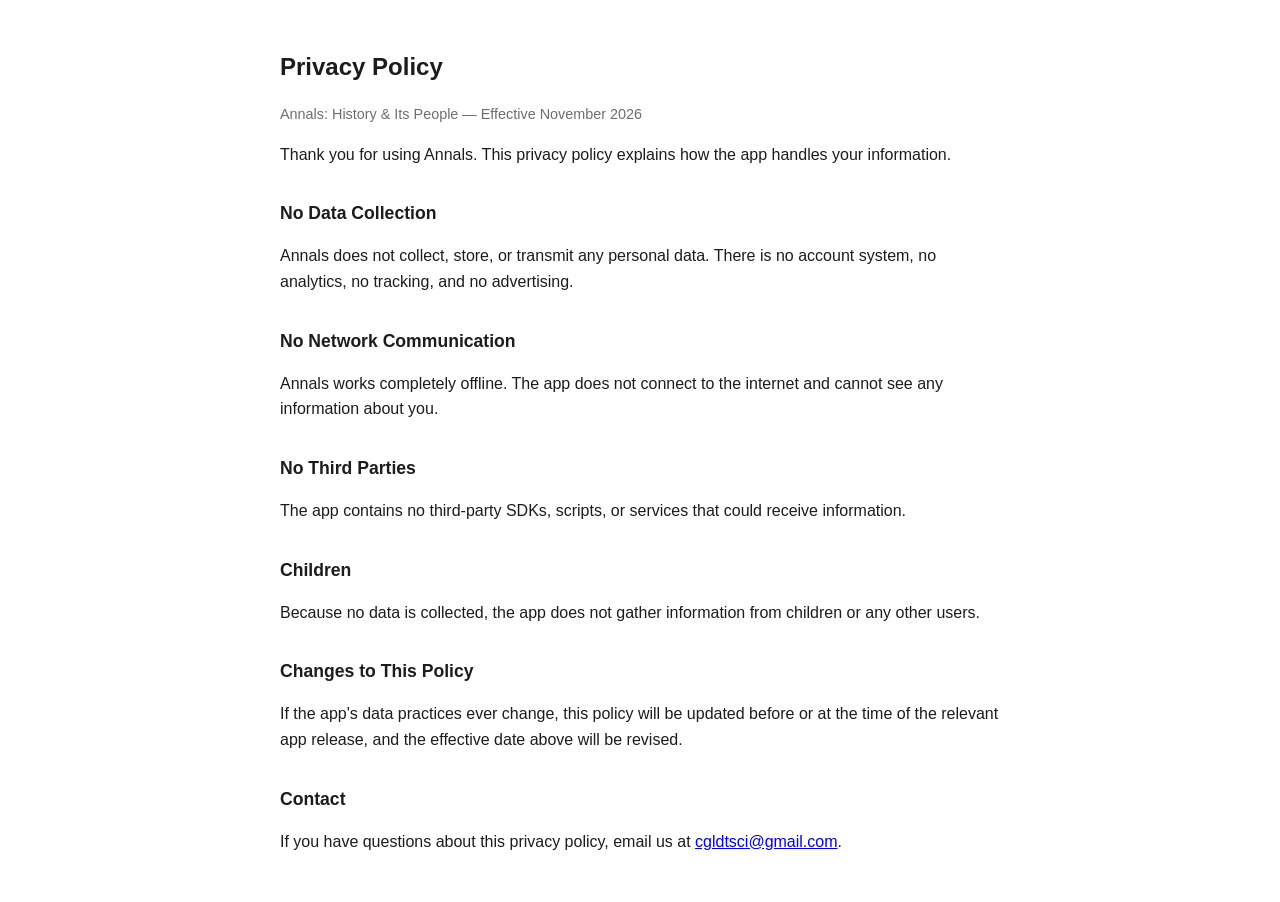
==== privacy.html @ e468fa33 "Initial pages: index, privacy policy, support for Annals App Store URLs" ====
<!DOCTYPE html>
<html lang="en">
<head>
<meta charset="UTF-8">
<meta name="viewport" content="width=device-width, initial-scale=1.0">
<title>Privacy Policy — Annals</title>
<style>
  body { font-family: -apple-system, BlinkMacSystemFont, "Segoe UI", Helvetica, Arial, sans-serif; max-width: 720px; margin: 0 auto; padding: 2rem 1.25rem; line-height: 1.6; color: #1c1c1e; }
  h1 { font-size: 1.5rem; }
  h2 { font-size: 1.1rem; margin-top: 2rem; }
  .meta { color: #6e6e73; font-size: 0.9rem; }
</style>
</head>
<body>
  <h1>Privacy Policy</h1>
  <p class="meta">Annals: History &amp; Its People — Effective November 2026</p>

  <p>Thank you for using Annals. This privacy policy explains how the app handles your information.</p>

  <h2>No Data Collection</h2>
  <p>Annals does not collect, store, or transmit any personal data. There is no account system, no analytics, no tracking, and no advertising.</p>

  <h2>No Network Communication</h2>
  <p>Annals works completely offline. The app does not connect to the internet and cannot see any information about you.</p>

  <h2>No Third Parties</h2>
  <p>The app contains no third-party SDKs, scripts, or services that could receive information.</p>

  <h2>Children</h2>
  <p>Because no data is collected, the app does not gather information from children or any other users.</p>

  <h2>Changes to This Policy</h2>
  <p>If the app's data practices ever change, this policy will be updated before or at the time of the relevant app release, and the effective date above will be revised.</p>

  <h2>Contact</h2>
  <p>If you have questions about this privacy policy, email us at <a href="mailto:cgldtsci@gmail.com">cgldtsci@gmail.com</a>.</p>
</body>
</html>
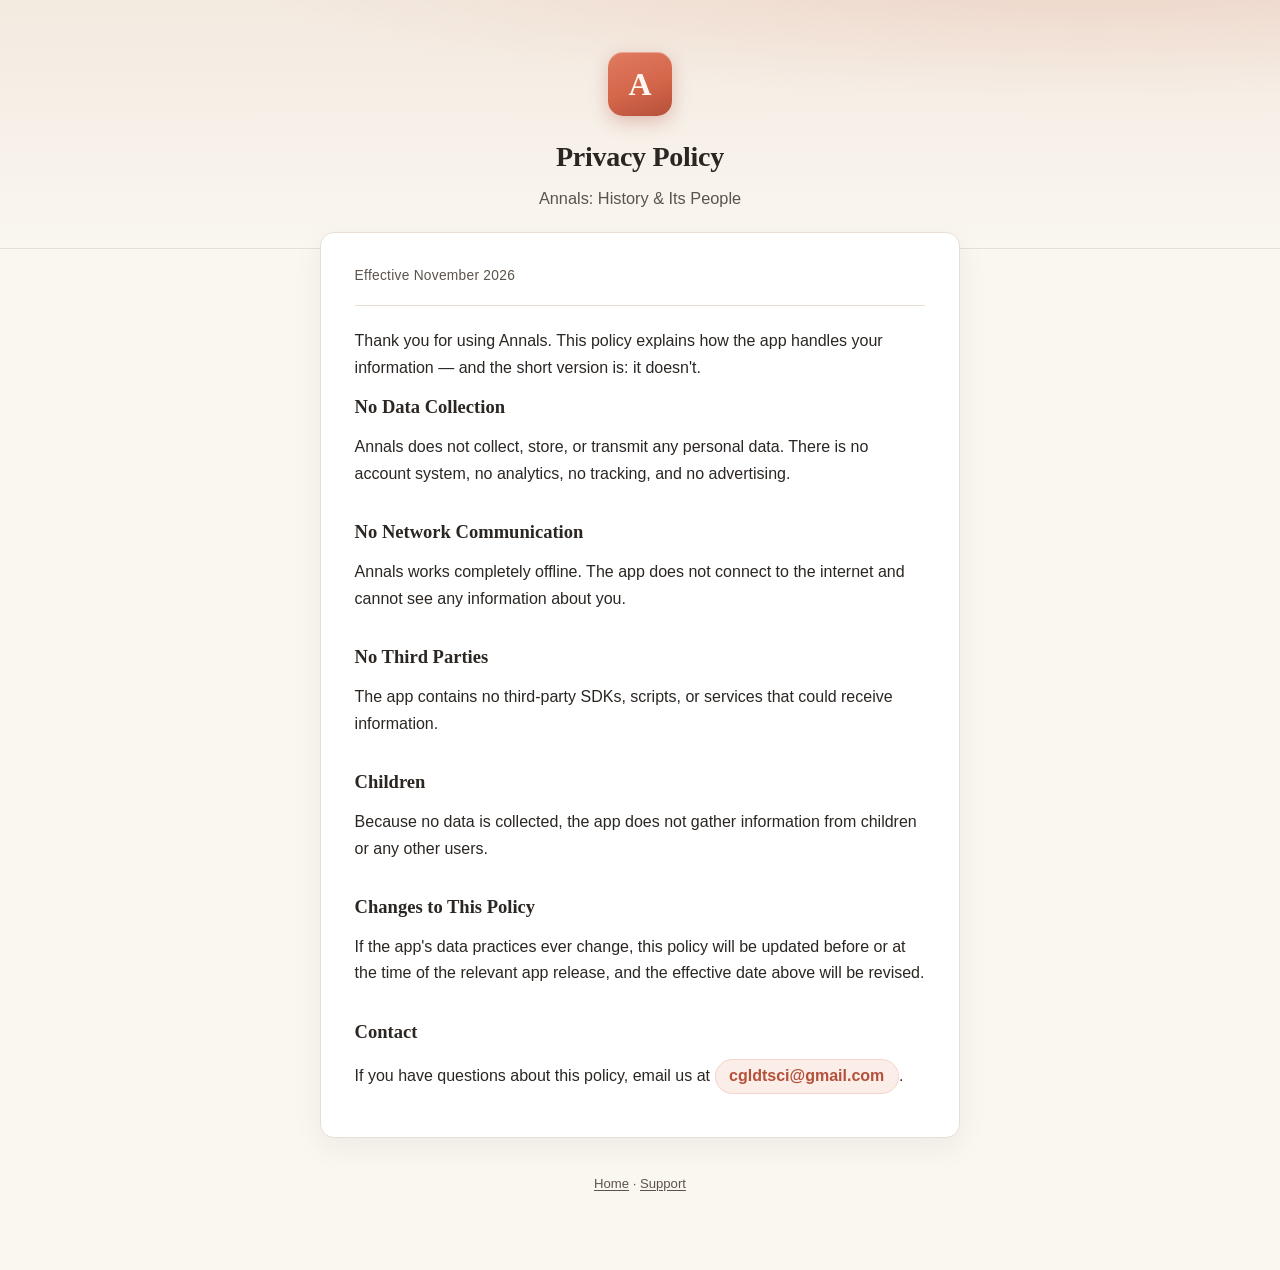
==== commit eaf2504e: "Redesign pages with clay & parchment theme matching the app brand" ====
--- a/privacy.html
+++ b/privacy.html
@@ -4,35 +4,41 @@
 <meta charset="UTF-8">
 <meta name="viewport" content="width=device-width, initial-scale=1.0">
 <title>Privacy Policy — Annals</title>
-<style>
-  body { font-family: -apple-system, BlinkMacSystemFont, "Segoe UI", Helvetica, Arial, sans-serif; max-width: 720px; margin: 0 auto; padding: 2rem 1.25rem; line-height: 1.6; color: #1c1c1e; }
-  h1 { font-size: 1.5rem; }
-  h2 { font-size: 1.1rem; margin-top: 2rem; }
-  .meta { color: #6e6e73; font-size: 0.9rem; }
-</style>
+<link rel="stylesheet" href="style.css">
 </head>
 <body>
-  <h1>Privacy Policy</h1>
-  <p class="meta">Annals: History &amp; Its People — Effective November 2026</p>
+  <header class="hero">
+    <div class="mark">A</div>
+    <h1>Privacy Policy</h1>
+    <p class="tagline">Annals: History &amp; Its People</p>
+  </header>
 
-  <p>Thank you for using Annals. This privacy policy explains how the app handles your information.</p>
+  <main class="wrap">
+    <article class="card">
+      <p class="meta">Effective November 2026</p>
 
-  <h2>No Data Collection</h2>
-  <p>Annals does not collect, store, or transmit any personal data. There is no account system, no analytics, no tracking, and no advertising.</p>
+      <p>Thank you for using Annals. This policy explains how the app handles your information — and the short version is: it doesn't.</p>
 
-  <h2>No Network Communication</h2>
-  <p>Annals works completely offline. The app does not connect to the internet and cannot see any information about you.</p>
+      <h2>No Data Collection</h2>
+      <p>Annals does not collect, store, or transmit any personal data. There is no account system, no analytics, no tracking, and no advertising.</p>
 
-  <h2>No Third Parties</h2>
-  <p>The app contains no third-party SDKs, scripts, or services that could receive information.</p>
+      <h2>No Network Communication</h2>
+      <p>Annals works completely offline. The app does not connect to the internet and cannot see any information about you.</p>
 
-  <h2>Children</h2>
-  <p>Because no data is collected, the app does not gather information from children or any other users.</p>
+      <h2>No Third Parties</h2>
+      <p>The app contains no third-party SDKs, scripts, or services that could receive information.</p>
 
-  <h2>Changes to This Policy</h2>
-  <p>If the app's data practices ever change, this policy will be updated before or at the time of the relevant app release, and the effective date above will be revised.</p>
+      <h2>Children</h2>
+      <p>Because no data is collected, the app does not gather information from children or any other users.</p>
 
-  <h2>Contact</h2>
-  <p>If you have questions about this privacy policy, email us at <a href="mailto:cgldtsci@gmail.com">cgldtsci@gmail.com</a>.</p>
+      <h2>Changes to This Policy</h2>
+      <p>If the app's data practices ever change, this policy will be updated before or at the time of the relevant app release, and the effective date above will be revised.</p>
+
+      <h2>Contact</h2>
+      <p>If you have questions about this policy, email us at <a class="email-pill" href="mailto:cgldtsci@gmail.com">cgldtsci@gmail.com</a>.</p>
+    </article>
+
+    <p class="footer"><a href="index.html">Home</a> · <a href="support.html">Support</a></p>
+  </main>
 </body>
 </html>
--- a/style.css
+++ b/style.css
@@ -0,0 +1,165 @@
+:root {
+  --clay: #D4664A;
+  --clay-dark: #B5503A;
+  --ink: #2B2622;
+  --ink-soft: #5C534B;
+  --parchment: #FAF6F0;
+  --card: #FFFFFF;
+  --hairline: #E8DFD4;
+}
+
+* { box-sizing: border-box; }
+
+body {
+  margin: 0;
+  font-family: -apple-system, BlinkMacSystemFont, "Segoe UI", "Helvetica Neue", Helvetica, Arial, sans-serif;
+  background: var(--parchment);
+  color: var(--ink);
+  line-height: 1.65;
+  -webkit-font-smoothing: antialiased;
+}
+
+.wrap {
+  max-width: 680px;
+  margin: 0 auto;
+  padding: 0 1.25rem 4rem;
+}
+
+/* --- hero --- */
+.hero {
+  background:
+    radial-gradient(ellipse 120% 90% at 85% -10%, rgba(212, 102, 74, 0.16), transparent 55%),
+    linear-gradient(180deg, #F3EAE0 0%, var(--parchment) 100%);
+  border-bottom: 1px solid var(--hairline);
+  padding: 3.25rem 1.25rem 2.25rem;
+  text-align: center;
+}
+
+.hero .mark {
+  display: inline-flex;
+  align-items: center;
+  justify-content: center;
+  width: 64px;
+  height: 64px;
+  border-radius: 15px;
+  background: linear-gradient(160deg, #E07B5F 0%, var(--clay) 55%, var(--clay-dark) 100%);
+  color: #FFF7F2;
+  font-family: Georgia, "Times New Roman", serif;
+  font-size: 2rem;
+  font-weight: 700;
+  box-shadow: 0 6px 18px rgba(181, 80, 58, 0.32), inset 0 1px 0 rgba(255, 255, 255, 0.35);
+  margin-bottom: 1.1rem;
+}
+
+.hero h1 {
+  margin: 0 0 0.35rem;
+  font-family: Georgia, "Times New Roman", serif;
+  font-size: 1.75rem;
+  font-weight: 700;
+  letter-spacing: -0.01em;
+}
+
+.hero .tagline {
+  margin: 0;
+  color: var(--ink-soft);
+  font-size: 1.02rem;
+}
+
+/* --- content card --- */
+.card {
+  background: var(--card);
+  border: 1px solid var(--hairline);
+  border-radius: 14px;
+  padding: 2rem 2.1rem;
+  margin-top: -1.1rem;
+  box-shadow: 0 10px 30px rgba(43, 38, 34, 0.06);
+}
+
+.meta {
+  color: var(--ink-soft);
+  font-size: 0.86rem;
+  letter-spacing: 0.02em;
+  margin: 0 0 1.4rem;
+  padding-bottom: 1.1rem;
+  border-bottom: 1px solid var(--hairline);
+}
+
+h2 {
+  font-family: Georgia, "Times New Roman", serif;
+  font-size: 1.16rem;
+  margin: 1.9rem 0 0.6rem;
+  color: var(--ink);
+}
+
+h2:first-of-type { margin-top: 0; }
+
+p { margin: 0.7rem 0; color: var(--ink); }
+
+a { color: var(--clay-dark); text-decoration: underline; text-underline-offset: 2px; }
+a:hover { color: var(--clay); }
+
+/* --- link cards (index) --- */
+.links { display: grid; gap: 0.9rem; margin-top: 1.6rem; }
+
+.links a {
+  display: block;
+  background: var(--card);
+  border: 1px solid var(--hairline);
+  border-radius: 12px;
+  padding: 1.1rem 1.3rem;
+  text-decoration: none;
+  color: var(--ink);
+  transition: border-color 0.15s, box-shadow 0.15s, transform 0.15s;
+}
+
+.links a:hover {
+  border-color: var(--clay);
+  box-shadow: 0 8px 22px rgba(181, 80, 58, 0.12);
+  transform: translateY(-1px);
+}
+
+.links .title { font-weight: 600; color: var(--clay-dark); font-size: 1.02rem; }
+.links .desc { color: var(--ink-soft); font-size: 0.9rem; margin-top: 0.15rem; }
+
+/* --- FAQ --- */
+.faq { margin: 1rem 0 0; }
+
+.faq dt {
+  font-weight: 650;
+  font-size: 0.97rem;
+  margin-top: 1.15rem;
+}
+
+.faq dd {
+  margin: 0.3rem 0 0;
+  color: var(--ink-soft);
+  font-size: 0.95rem;
+}
+
+.email-pill {
+  display: inline-block;
+  background: #FBEDE8;
+  border: 1px solid #F2D5CB;
+  color: var(--clay-dark);
+  border-radius: 999px;
+  padding: 0.2rem 0.85rem;
+  font-weight: 600;
+  text-decoration: none;
+}
+
+.email-pill:hover { background: #F8E2DA; color: var(--clay-dark); }
+
+.footer {
+  text-align: center;
+  color: var(--ink-soft);
+  font-size: 0.82rem;
+  margin-top: 2.2rem;
+}
+
+.footer a { color: var(--ink-soft); }
+
+@media (max-width: 540px) {
+  .hero { padding-top: 2.5rem; }
+  .hero h1 { font-size: 1.45rem; }
+  .card { padding: 1.5rem 1.3rem; border-radius: 12px; }
+}
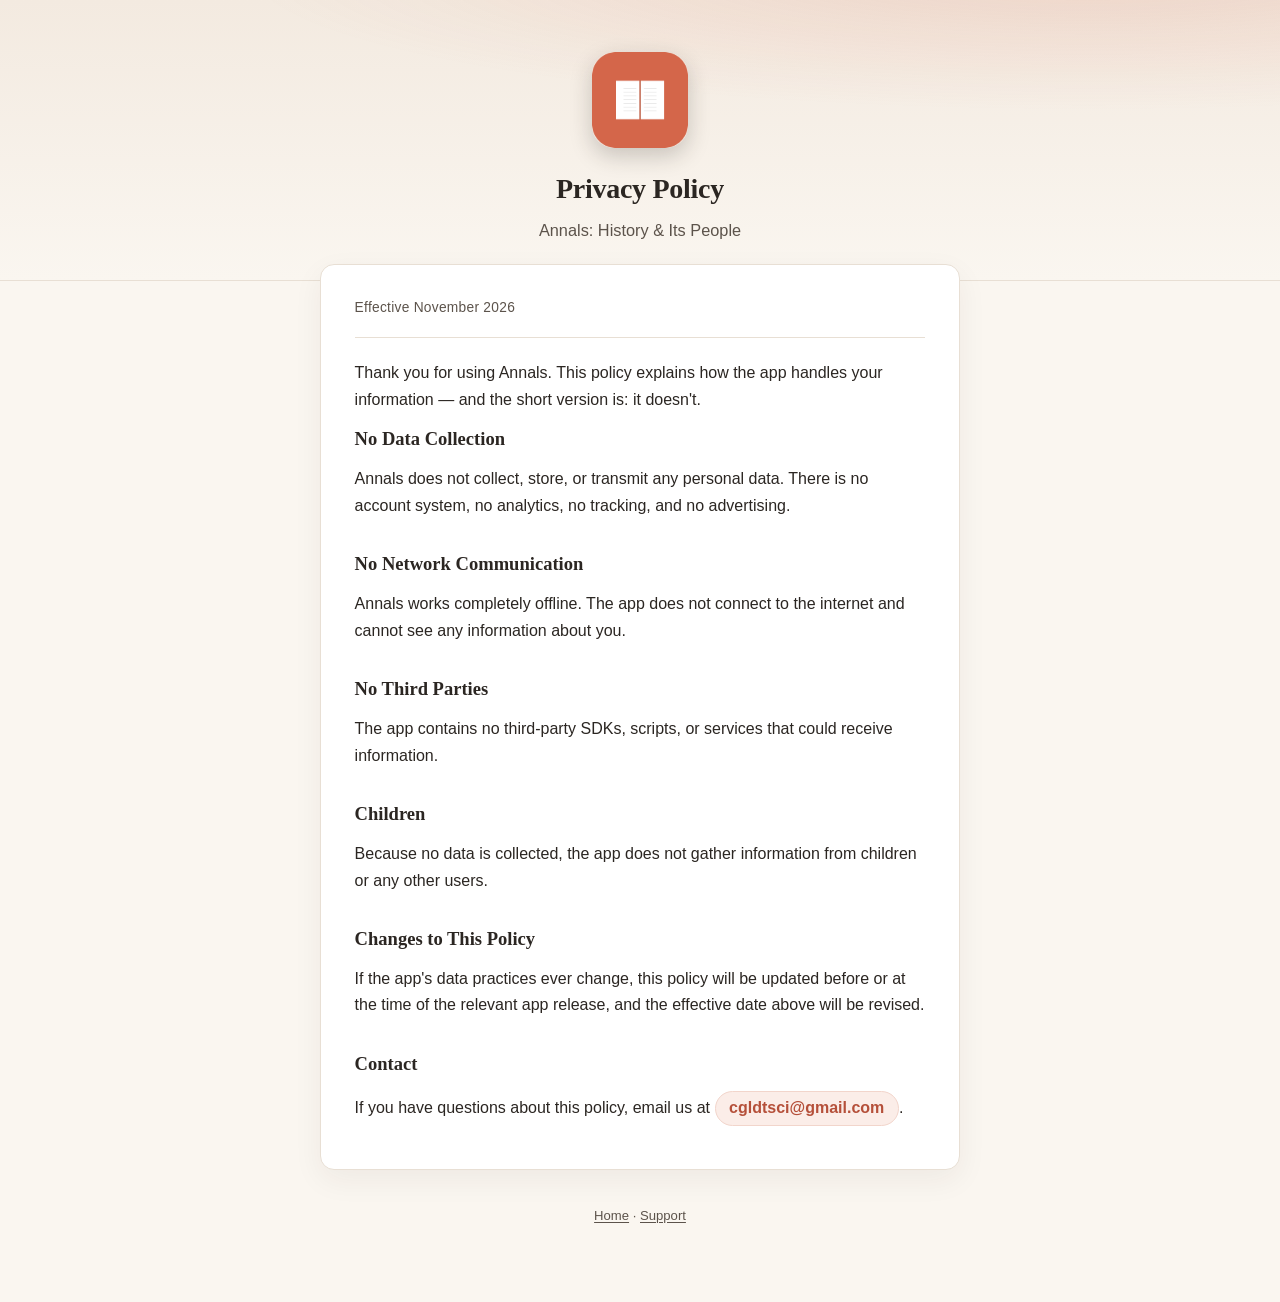
==== commit 64ebb0f9: "Use real app icon as hero mark and favicon" ====
--- a/privacy.html
+++ b/privacy.html
@@ -4,11 +4,12 @@
 <meta charset="UTF-8">
 <meta name="viewport" content="width=device-width, initial-scale=1.0">
 <title>Privacy Policy — Annals</title>
+<link rel="icon" type="image/png" href="icon.png">
 <link rel="stylesheet" href="style.css">
 </head>
 <body>
   <header class="hero">
-    <div class="mark">A</div>
+    <img class="mark" src="icon.png" alt="Annals app icon" width="96" height="96">
     <h1>Privacy Policy</h1>
     <p class="tagline">Annals: History &amp; Its People</p>
   </header>
--- a/style.css
+++ b/style.css
@@ -36,19 +36,12 @@
 }
 
 .hero .mark {
-  display: inline-flex;
-  align-items: center;
-  justify-content: center;
-  width: 64px;
-  height: 64px;
-  border-radius: 15px;
-  background: linear-gradient(160deg, #E07B5F 0%, var(--clay) 55%, var(--clay-dark) 100%);
-  color: #FFF7F2;
-  font-family: Georgia, "Times New Roman", serif;
-  font-size: 2rem;
-  font-weight: 700;
-  box-shadow: 0 6px 18px rgba(181, 80, 58, 0.32), inset 0 1px 0 rgba(255, 255, 255, 0.35);
-  margin-bottom: 1.1rem;
+  display: block;
+  width: 96px;
+  height: 96px;
+  border-radius: 22px;
+  box-shadow: 0 8px 22px rgba(43, 38, 34, 0.22);
+  margin: 0 auto 1.1rem;
 }
 
 .hero h1 {
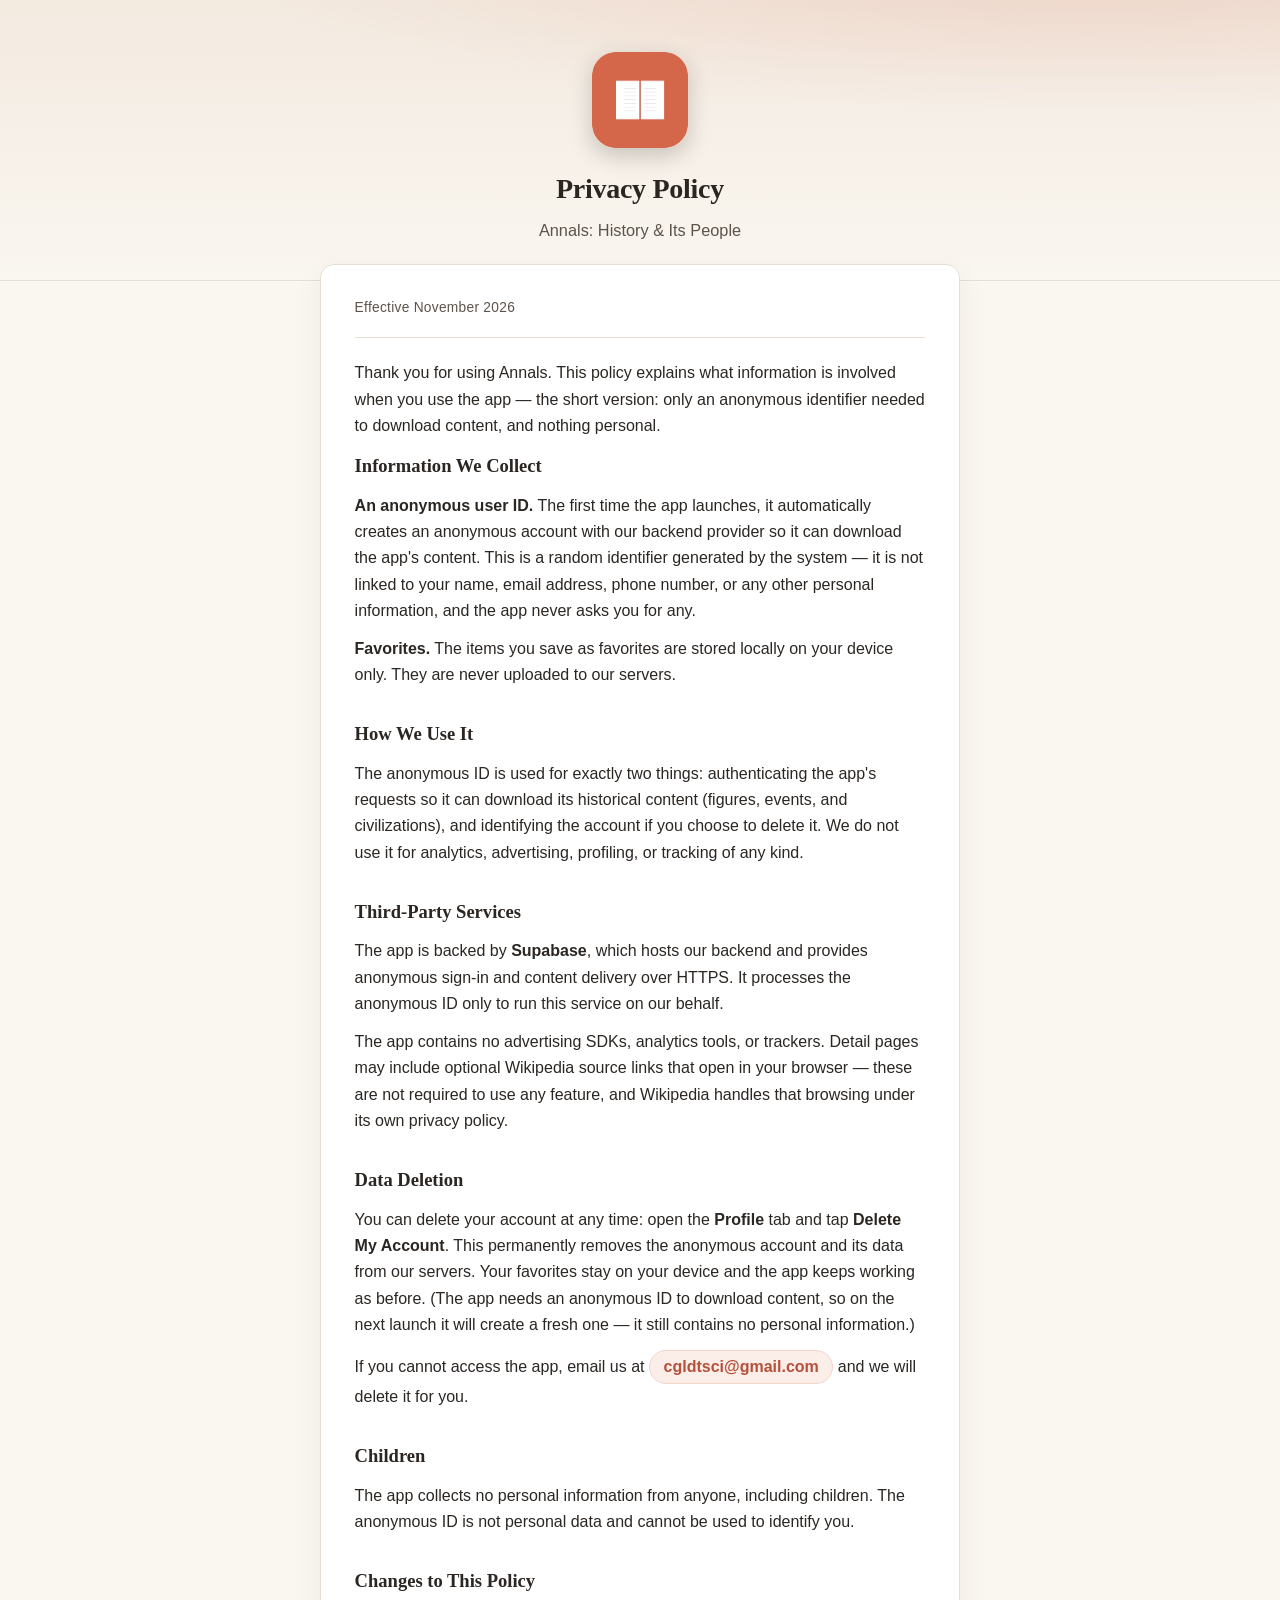
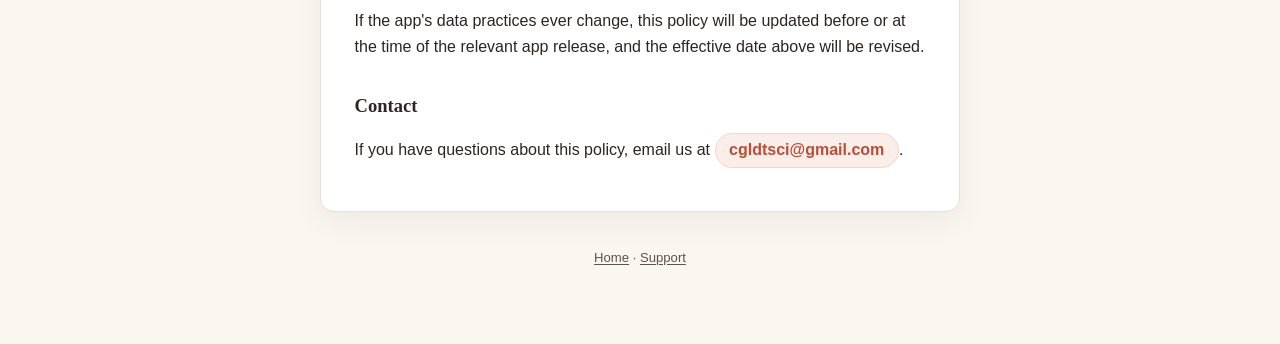
==== commit 9bbd1f8f: "Update privacy policy for 1.1.0: anonymous Supabase account and in-app deletion" ====
--- a/privacy.html
+++ b/privacy.html
@@ -18,19 +18,25 @@
     <article class="card">
       <p class="meta">Effective November 2026</p>
 
-      <p>Thank you for using Annals. This policy explains how the app handles your information — and the short version is: it doesn't.</p>
+      <p>Thank you for using Annals. This policy explains what information is involved when you use the app — the short version: only an anonymous identifier needed to download content, and nothing personal.</p>
 
-      <h2>No Data Collection</h2>
-      <p>Annals does not collect, store, or transmit any personal data. There is no account system, no analytics, no tracking, and no advertising.</p>
+      <h2>Information We Collect</h2>
+      <p><strong>An anonymous user ID.</strong> The first time the app launches, it automatically creates an anonymous account with our backend provider so it can download the app's content. This is a random identifier generated by the system — it is not linked to your name, email address, phone number, or any other personal information, and the app never asks you for any.</p>
+      <p><strong>Favorites.</strong> The items you save as favorites are stored locally on your device only. They are never uploaded to our servers.</p>
 
-      <h2>No Network Communication</h2>
-      <p>Annals works completely offline. The app does not connect to the internet and cannot see any information about you.</p>
+      <h2>How We Use It</h2>
+      <p>The anonymous ID is used for exactly two things: authenticating the app's requests so it can download its historical content (figures, events, and civilizations), and identifying the account if you choose to delete it. We do not use it for analytics, advertising, profiling, or tracking of any kind.</p>
 
-      <h2>No Third Parties</h2>
-      <p>The app contains no third-party SDKs, scripts, or services that could receive information.</p>
+      <h2>Third-Party Services</h2>
+      <p>The app is backed by <strong>Supabase</strong>, which hosts our backend and provides anonymous sign-in and content delivery over HTTPS. It processes the anonymous ID only to run this service on our behalf.</p>
+      <p>The app contains no advertising SDKs, analytics tools, or trackers. Detail pages may include optional Wikipedia source links that open in your browser — these are not required to use any feature, and Wikipedia handles that browsing under its own privacy policy.</p>
+
+      <h2>Data Deletion</h2>
+      <p>You can delete your account at any time: open the <strong>Profile</strong> tab and tap <strong>Delete My Account</strong>. This permanently removes the anonymous account and its data from our servers. Your favorites stay on your device and the app keeps working as before. (The app needs an anonymous ID to download content, so on the next launch it will create a fresh one — it still contains no personal information.)</p>
+      <p>If you cannot access the app, email us at <a class="email-pill" href="mailto:cgldtsci@gmail.com">cgldtsci@gmail.com</a> and we will delete it for you.</p>
 
       <h2>Children</h2>
-      <p>Because no data is collected, the app does not gather information from children or any other users.</p>
+      <p>The app collects no personal information from anyone, including children. The anonymous ID is not personal data and cannot be used to identify you.</p>
 
       <h2>Changes to This Policy</h2>
       <p>If the app's data practices ever change, this policy will be updated before or at the time of the relevant app release, and the effective date above will be revised.</p>
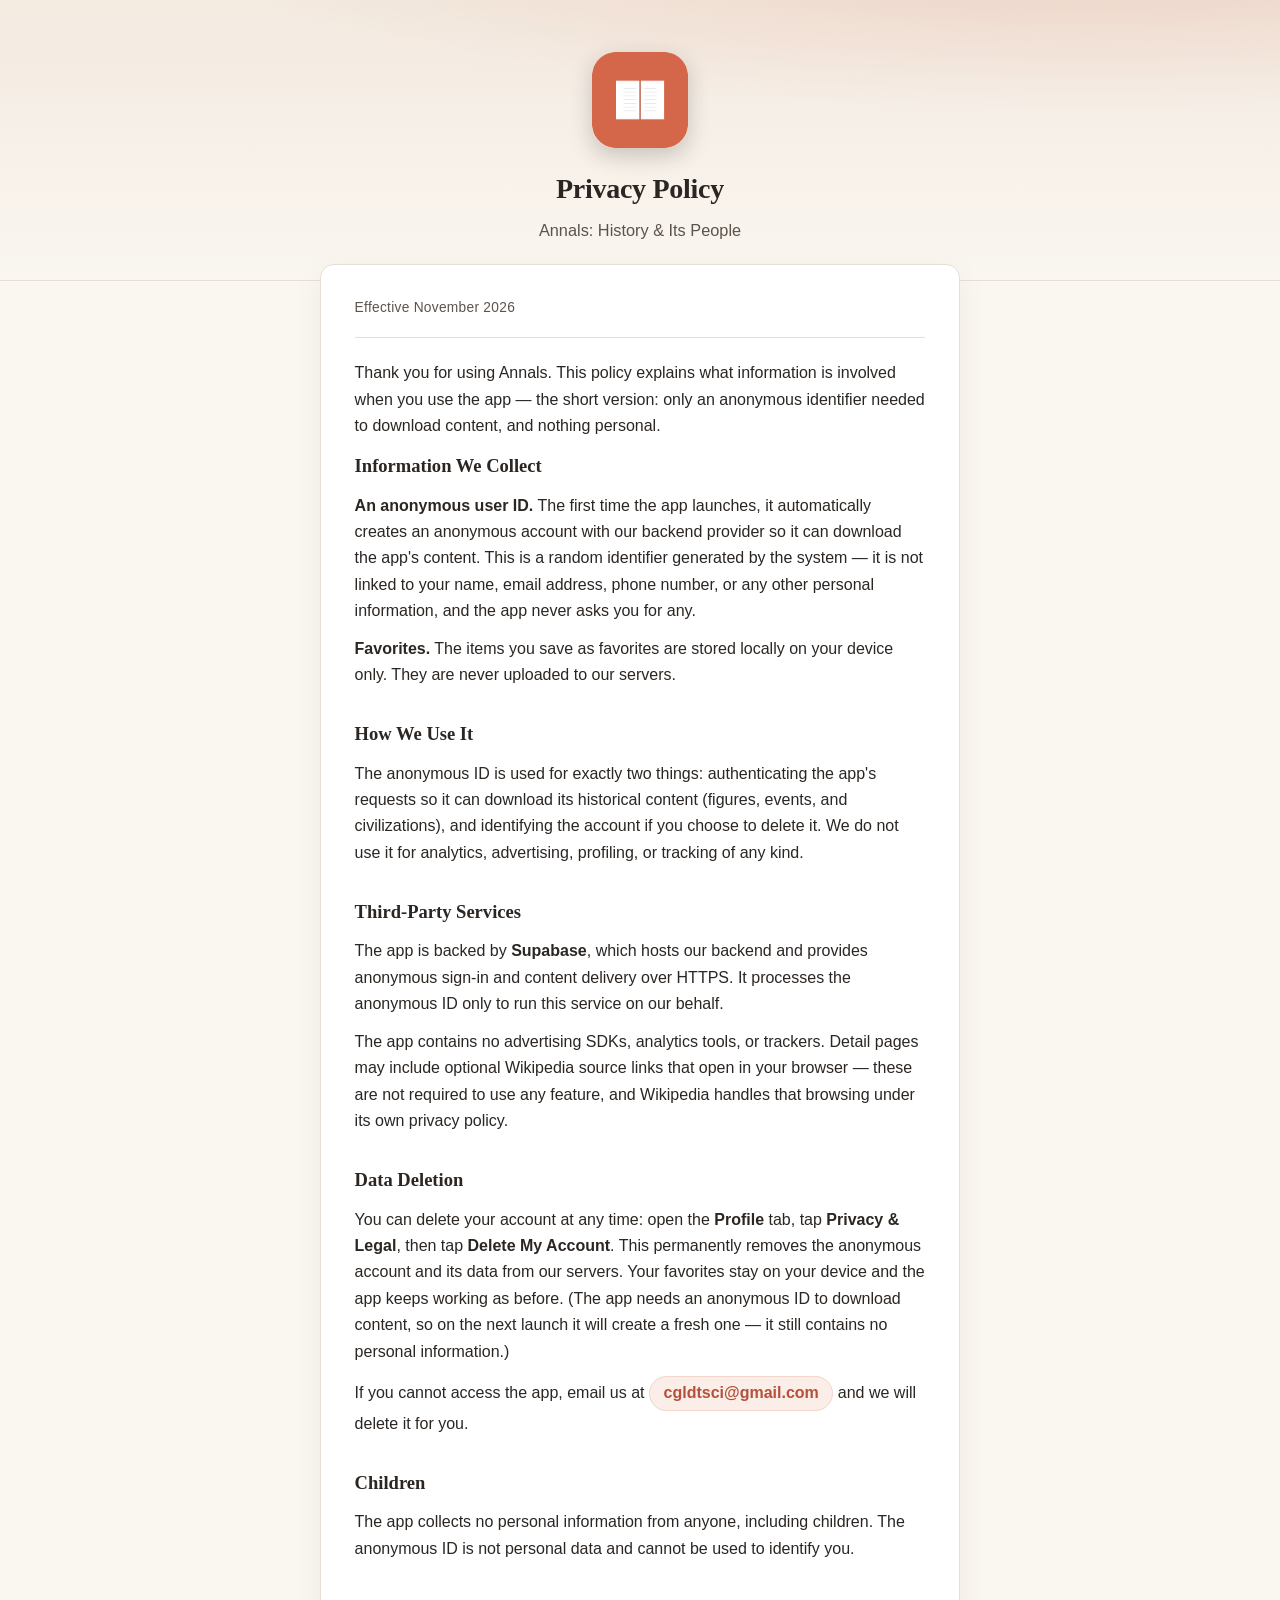
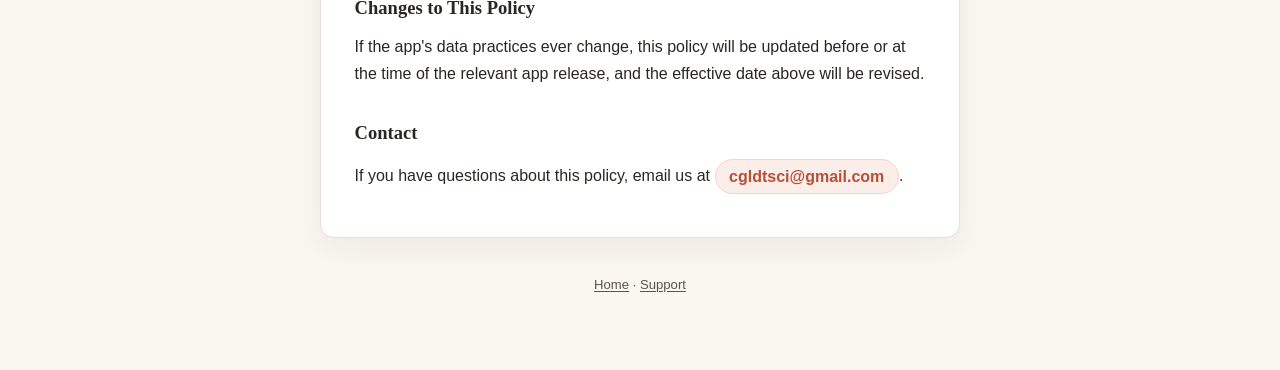
==== commit de99e5de: "Update account deletion path for Privacy & Legal subpage (option-f)" ====
--- a/privacy.html
+++ b/privacy.html
@@ -32,7 +32,7 @@
       <p>The app contains no advertising SDKs, analytics tools, or trackers. Detail pages may include optional Wikipedia source links that open in your browser — these are not required to use any feature, and Wikipedia handles that browsing under its own privacy policy.</p>
 
       <h2>Data Deletion</h2>
-      <p>You can delete your account at any time: open the <strong>Profile</strong> tab and tap <strong>Delete My Account</strong>. This permanently removes the anonymous account and its data from our servers. Your favorites stay on your device and the app keeps working as before. (The app needs an anonymous ID to download content, so on the next launch it will create a fresh one — it still contains no personal information.)</p>
+      <p>You can delete your account at any time: open the <strong>Profile</strong> tab, tap <strong>Privacy &amp; Legal</strong>, then tap <strong>Delete My Account</strong>. This permanently removes the anonymous account and its data from our servers. Your favorites stay on your device and the app keeps working as before. (The app needs an anonymous ID to download content, so on the next launch it will create a fresh one — it still contains no personal information.)</p>
       <p>If you cannot access the app, email us at <a class="email-pill" href="mailto:cgldtsci@gmail.com">cgldtsci@gmail.com</a> and we will delete it for you.</p>
 
       <h2>Children</h2>
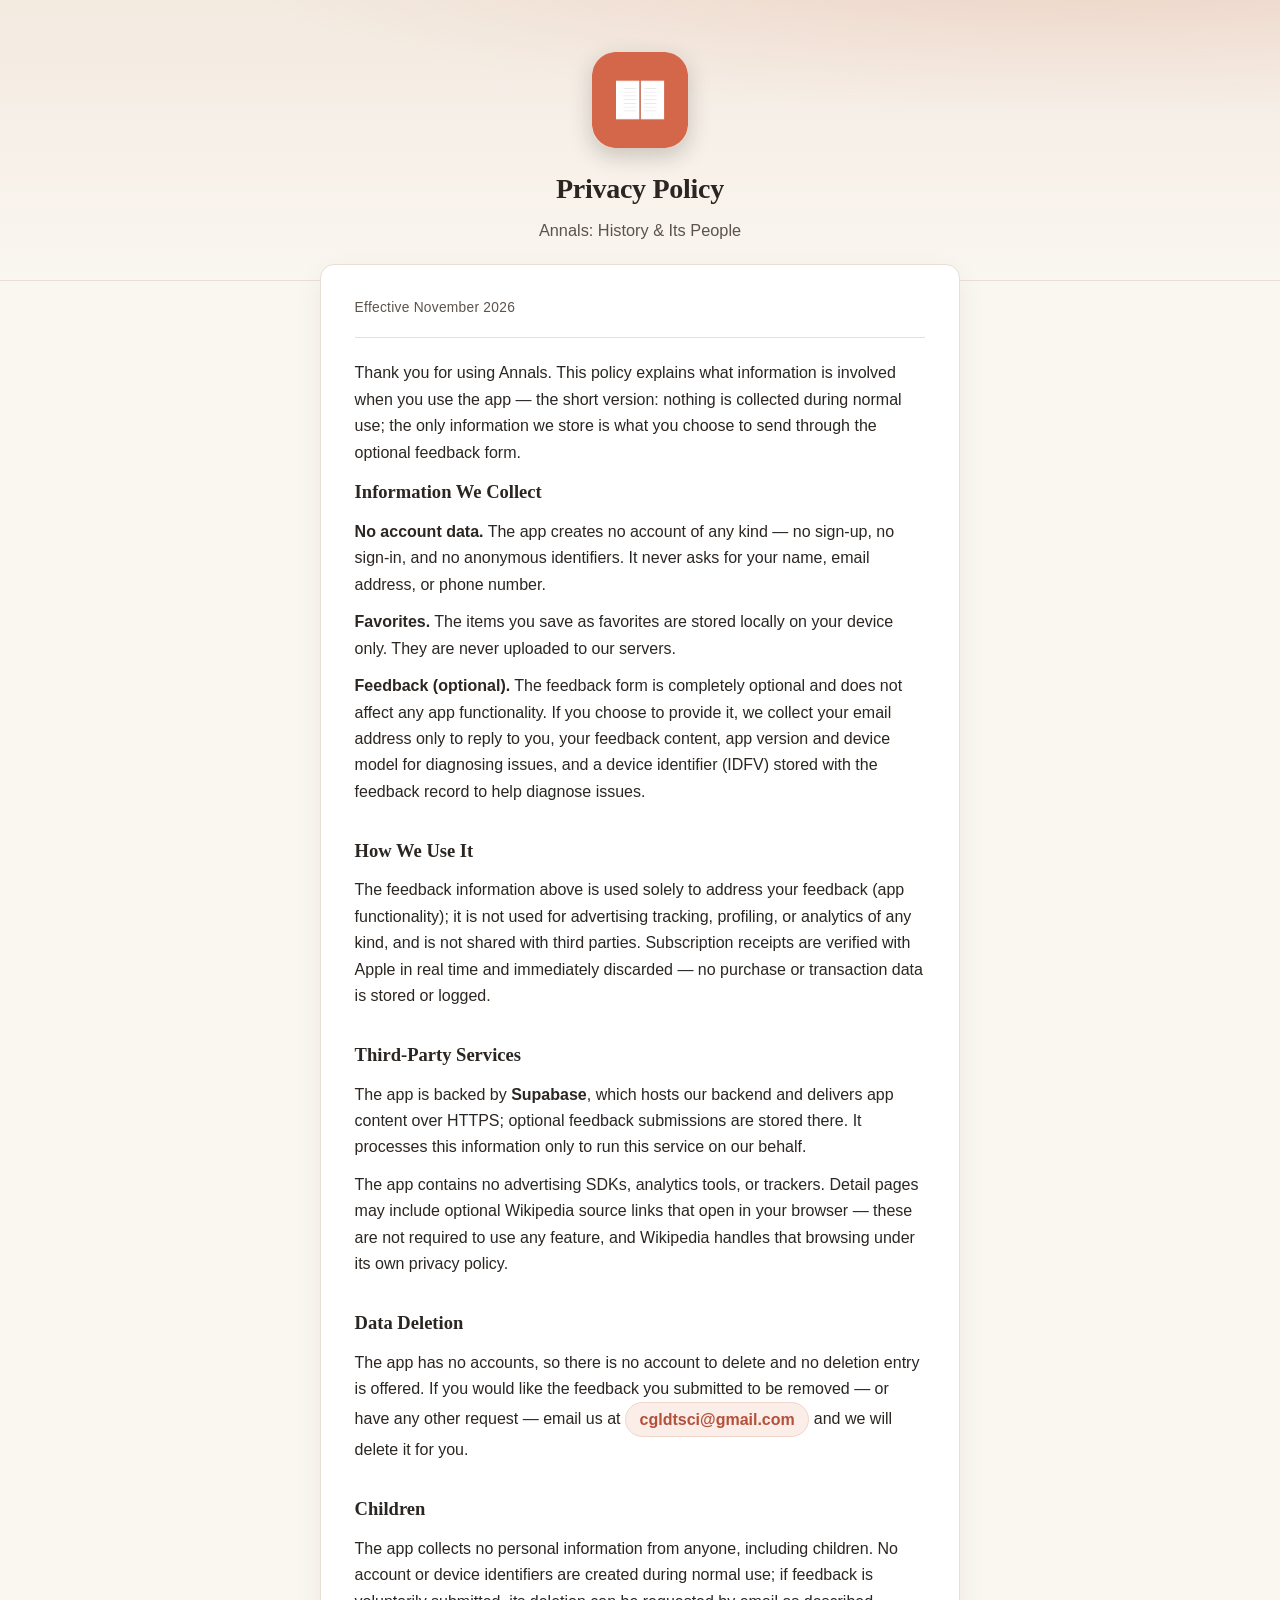
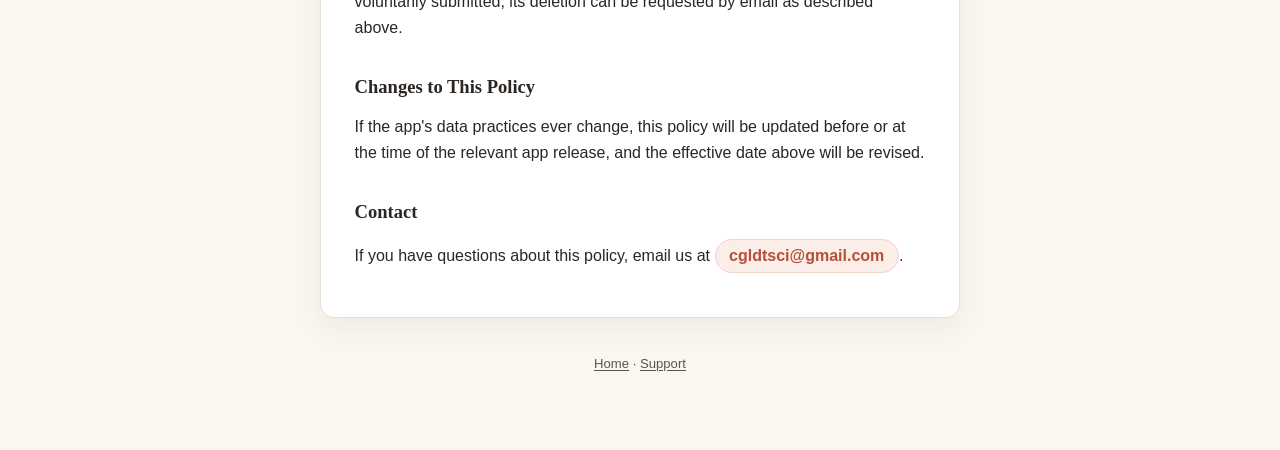
==== commit f93193e8: "Align pages with 2.1.0: no accounts, feedback collection, remove delete-account guide" ====
--- a/privacy.html
+++ b/privacy.html
@@ -18,25 +18,25 @@
     <article class="card">
       <p class="meta">Effective November 2026</p>
 
-      <p>Thank you for using Annals. This policy explains what information is involved when you use the app — the short version: only an anonymous identifier needed to download content, and nothing personal.</p>
+      <p>Thank you for using Annals. This policy explains what information is involved when you use the app — the short version: nothing is collected during normal use; the only information we store is what you choose to send through the optional feedback form.</p>
 
       <h2>Information We Collect</h2>
-      <p><strong>An anonymous user ID.</strong> The first time the app launches, it automatically creates an anonymous account with our backend provider so it can download the app's content. This is a random identifier generated by the system — it is not linked to your name, email address, phone number, or any other personal information, and the app never asks you for any.</p>
+      <p><strong>No account data.</strong> The app creates no account of any kind — no sign-up, no sign-in, and no anonymous identifiers. It never asks for your name, email address, or phone number.</p>
       <p><strong>Favorites.</strong> The items you save as favorites are stored locally on your device only. They are never uploaded to our servers.</p>
+      <p><strong>Feedback (optional).</strong> The feedback form is completely optional and does not affect any app functionality. If you choose to provide it, we collect your email address only to reply to you, your feedback content, app version and device model for diagnosing issues, and a device identifier (IDFV) stored with the feedback record to help diagnose issues.</p>
 
       <h2>How We Use It</h2>
-      <p>The anonymous ID is used for exactly two things: authenticating the app's requests so it can download its historical content (figures, events, and civilizations), and identifying the account if you choose to delete it. We do not use it for analytics, advertising, profiling, or tracking of any kind.</p>
+      <p>The feedback information above is used solely to address your feedback (app functionality); it is not used for advertising tracking, profiling, or analytics of any kind, and is not shared with third parties. Subscription receipts are verified with Apple in real time and immediately discarded — no purchase or transaction data is stored or logged.</p>
 
       <h2>Third-Party Services</h2>
-      <p>The app is backed by <strong>Supabase</strong>, which hosts our backend and provides anonymous sign-in and content delivery over HTTPS. It processes the anonymous ID only to run this service on our behalf.</p>
+      <p>The app is backed by <strong>Supabase</strong>, which hosts our backend and delivers app content over HTTPS; optional feedback submissions are stored there. It processes this information only to run this service on our behalf.</p>
       <p>The app contains no advertising SDKs, analytics tools, or trackers. Detail pages may include optional Wikipedia source links that open in your browser — these are not required to use any feature, and Wikipedia handles that browsing under its own privacy policy.</p>
 
       <h2>Data Deletion</h2>
-      <p>You can delete your account at any time: open the <strong>Profile</strong> tab, tap <strong>Privacy &amp; Legal</strong>, then tap <strong>Delete My Account</strong>. This permanently removes the anonymous account and its data from our servers. Your favorites stay on your device and the app keeps working as before. (The app needs an anonymous ID to download content, so on the next launch it will create a fresh one — it still contains no personal information.)</p>
-      <p>If you cannot access the app, email us at <a class="email-pill" href="mailto:cgldtsci@gmail.com">cgldtsci@gmail.com</a> and we will delete it for you.</p>
+      <p>The app has no accounts, so there is no account to delete and no deletion entry is offered. If you would like the feedback you submitted to be removed — or have any other request — email us at <a class="email-pill" href="mailto:cgldtsci@gmail.com">cgldtsci@gmail.com</a> and we will delete it for you.</p>
 
       <h2>Children</h2>
-      <p>The app collects no personal information from anyone, including children. The anonymous ID is not personal data and cannot be used to identify you.</p>
+      <p>The app collects no personal information from anyone, including children. No account or device identifiers are created during normal use; if feedback is voluntarily submitted, its deletion can be requested by email as described above.</p>
 
       <h2>Changes to This Policy</h2>
       <p>If the app's data practices ever change, this policy will be updated before or at the time of the relevant app release, and the effective date above will be revised.</p>
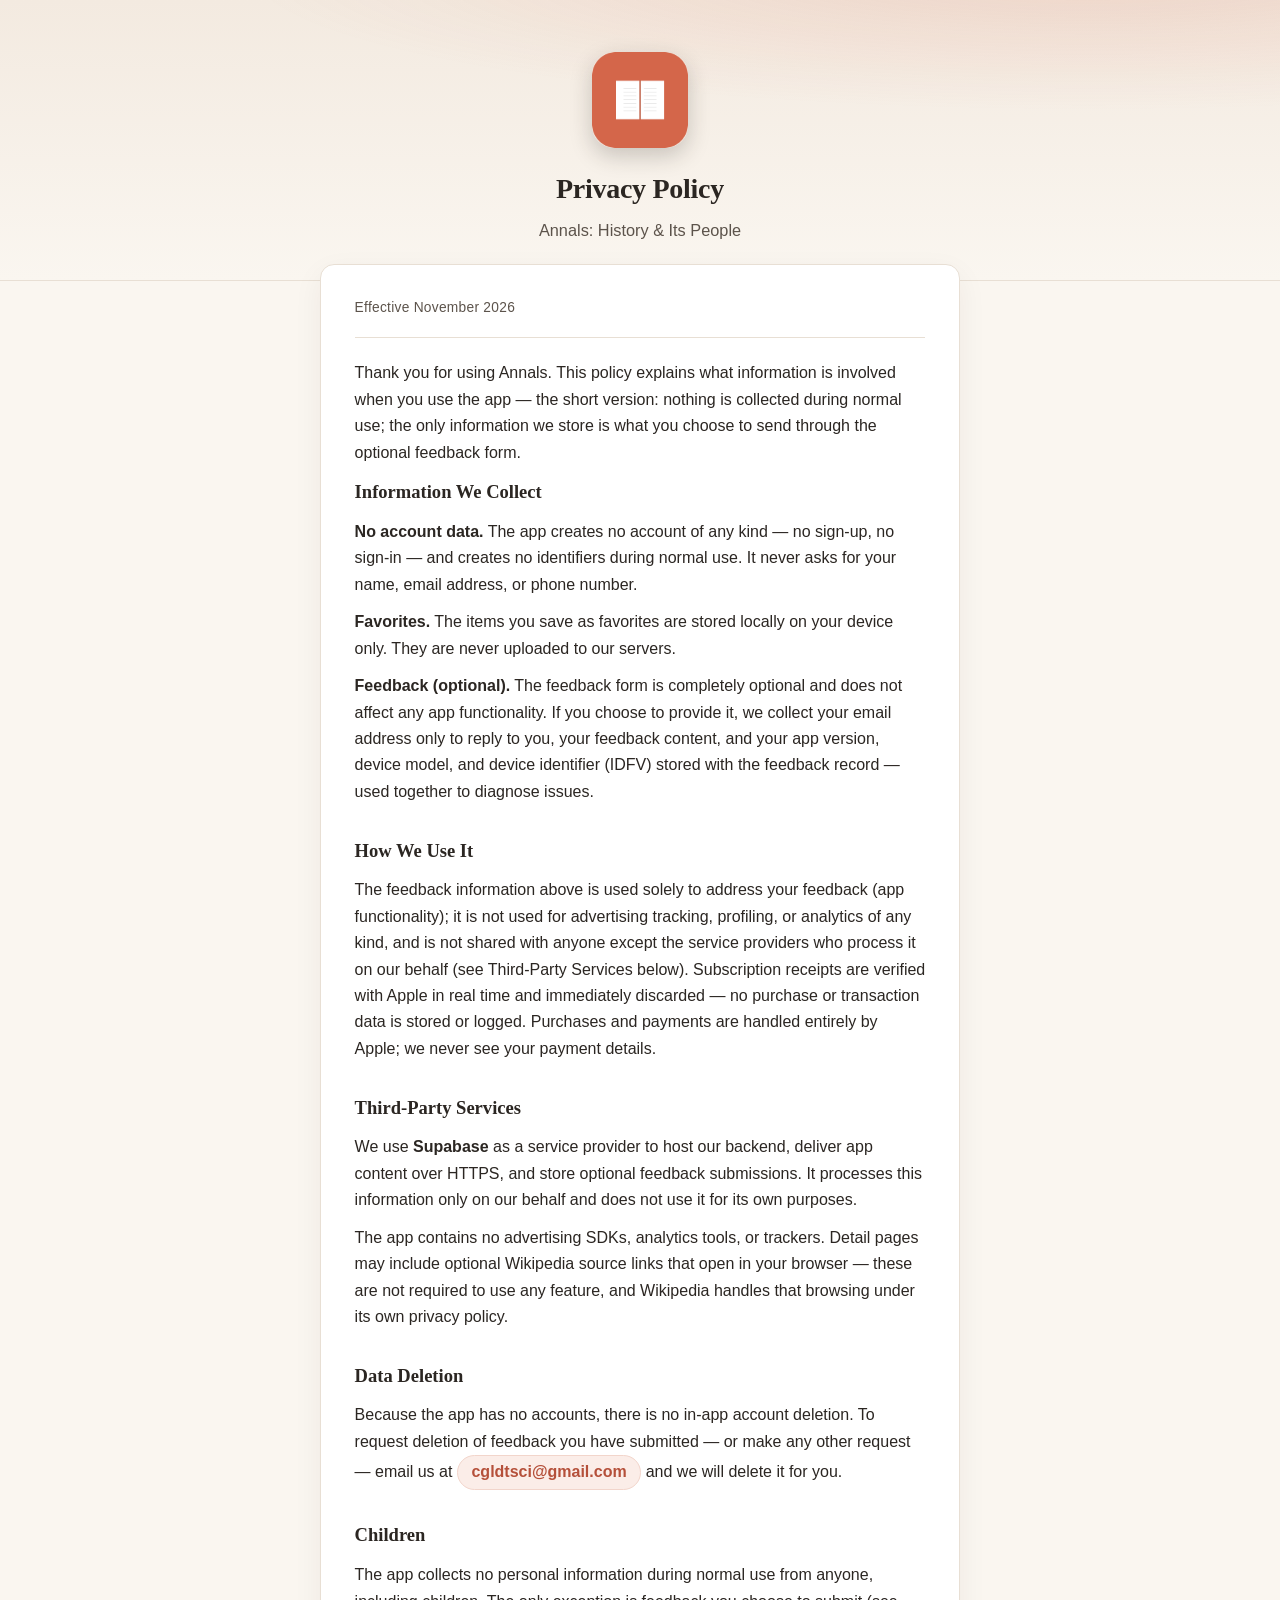
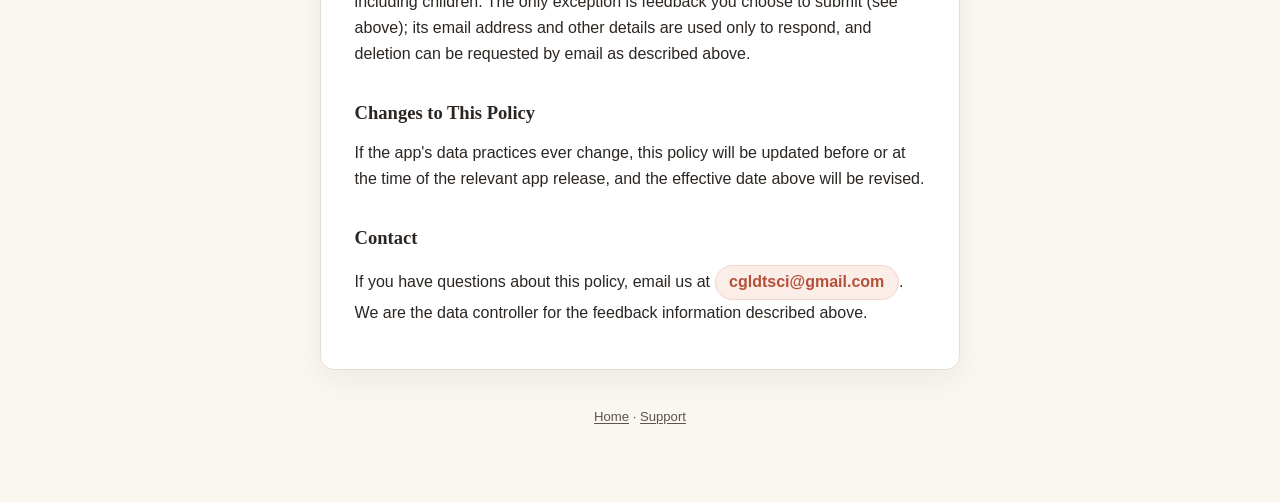
==== commit f9507e59: "Tighten privacy policy: scope no-identifier claims to normal use, fix third-party wording, clarify d" ====
--- a/privacy.html
+++ b/privacy.html
@@ -21,28 +21,28 @@
       <p>Thank you for using Annals. This policy explains what information is involved when you use the app — the short version: nothing is collected during normal use; the only information we store is what you choose to send through the optional feedback form.</p>
 
       <h2>Information We Collect</h2>
-      <p><strong>No account data.</strong> The app creates no account of any kind — no sign-up, no sign-in, and no anonymous identifiers. It never asks for your name, email address, or phone number.</p>
+      <p><strong>No account data.</strong> The app creates no account of any kind — no sign-up, no sign-in — and creates no identifiers during normal use. It never asks for your name, email address, or phone number.</p>
       <p><strong>Favorites.</strong> The items you save as favorites are stored locally on your device only. They are never uploaded to our servers.</p>
-      <p><strong>Feedback (optional).</strong> The feedback form is completely optional and does not affect any app functionality. If you choose to provide it, we collect your email address only to reply to you, your feedback content, app version and device model for diagnosing issues, and a device identifier (IDFV) stored with the feedback record to help diagnose issues.</p>
+      <p><strong>Feedback (optional).</strong> The feedback form is completely optional and does not affect any app functionality. If you choose to provide it, we collect your email address only to reply to you, your feedback content, and your app version, device model, and device identifier (IDFV) stored with the feedback record — used together to diagnose issues.</p>
 
       <h2>How We Use It</h2>
-      <p>The feedback information above is used solely to address your feedback (app functionality); it is not used for advertising tracking, profiling, or analytics of any kind, and is not shared with third parties. Subscription receipts are verified with Apple in real time and immediately discarded — no purchase or transaction data is stored or logged.</p>
+      <p>The feedback information above is used solely to address your feedback (app functionality); it is not used for advertising tracking, profiling, or analytics of any kind, and is not shared with anyone except the service providers who process it on our behalf (see Third-Party Services below). Subscription receipts are verified with Apple in real time and immediately discarded — no purchase or transaction data is stored or logged. Purchases and payments are handled entirely by Apple; we never see your payment details.</p>
 
       <h2>Third-Party Services</h2>
-      <p>The app is backed by <strong>Supabase</strong>, which hosts our backend and delivers app content over HTTPS; optional feedback submissions are stored there. It processes this information only to run this service on our behalf.</p>
+      <p>We use <strong>Supabase</strong> as a service provider to host our backend, deliver app content over HTTPS, and store optional feedback submissions. It processes this information only on our behalf and does not use it for its own purposes.</p>
       <p>The app contains no advertising SDKs, analytics tools, or trackers. Detail pages may include optional Wikipedia source links that open in your browser — these are not required to use any feature, and Wikipedia handles that browsing under its own privacy policy.</p>
 
       <h2>Data Deletion</h2>
-      <p>The app has no accounts, so there is no account to delete and no deletion entry is offered. If you would like the feedback you submitted to be removed — or have any other request — email us at <a class="email-pill" href="mailto:cgldtsci@gmail.com">cgldtsci@gmail.com</a> and we will delete it for you.</p>
+      <p>Because the app has no accounts, there is no in-app account deletion. To request deletion of feedback you have submitted — or make any other request — email us at <a class="email-pill" href="mailto:cgldtsci@gmail.com">cgldtsci@gmail.com</a> and we will delete it for you.</p>
 
       <h2>Children</h2>
-      <p>The app collects no personal information from anyone, including children. No account or device identifiers are created during normal use; if feedback is voluntarily submitted, its deletion can be requested by email as described above.</p>
+      <p>The app collects no personal information during normal use from anyone, including children. The only exception is feedback you choose to submit (see above); its email address and other details are used only to respond, and deletion can be requested by email as described above.</p>
 
       <h2>Changes to This Policy</h2>
       <p>If the app's data practices ever change, this policy will be updated before or at the time of the relevant app release, and the effective date above will be revised.</p>
 
       <h2>Contact</h2>
-      <p>If you have questions about this policy, email us at <a class="email-pill" href="mailto:cgldtsci@gmail.com">cgldtsci@gmail.com</a>.</p>
+      <p>If you have questions about this policy, email us at <a class="email-pill" href="mailto:cgldtsci@gmail.com">cgldtsci@gmail.com</a>. We are the data controller for the feedback information described above.</p>
     </article>
 
     <p class="footer"><a href="index.html">Home</a> · <a href="support.html">Support</a></p>
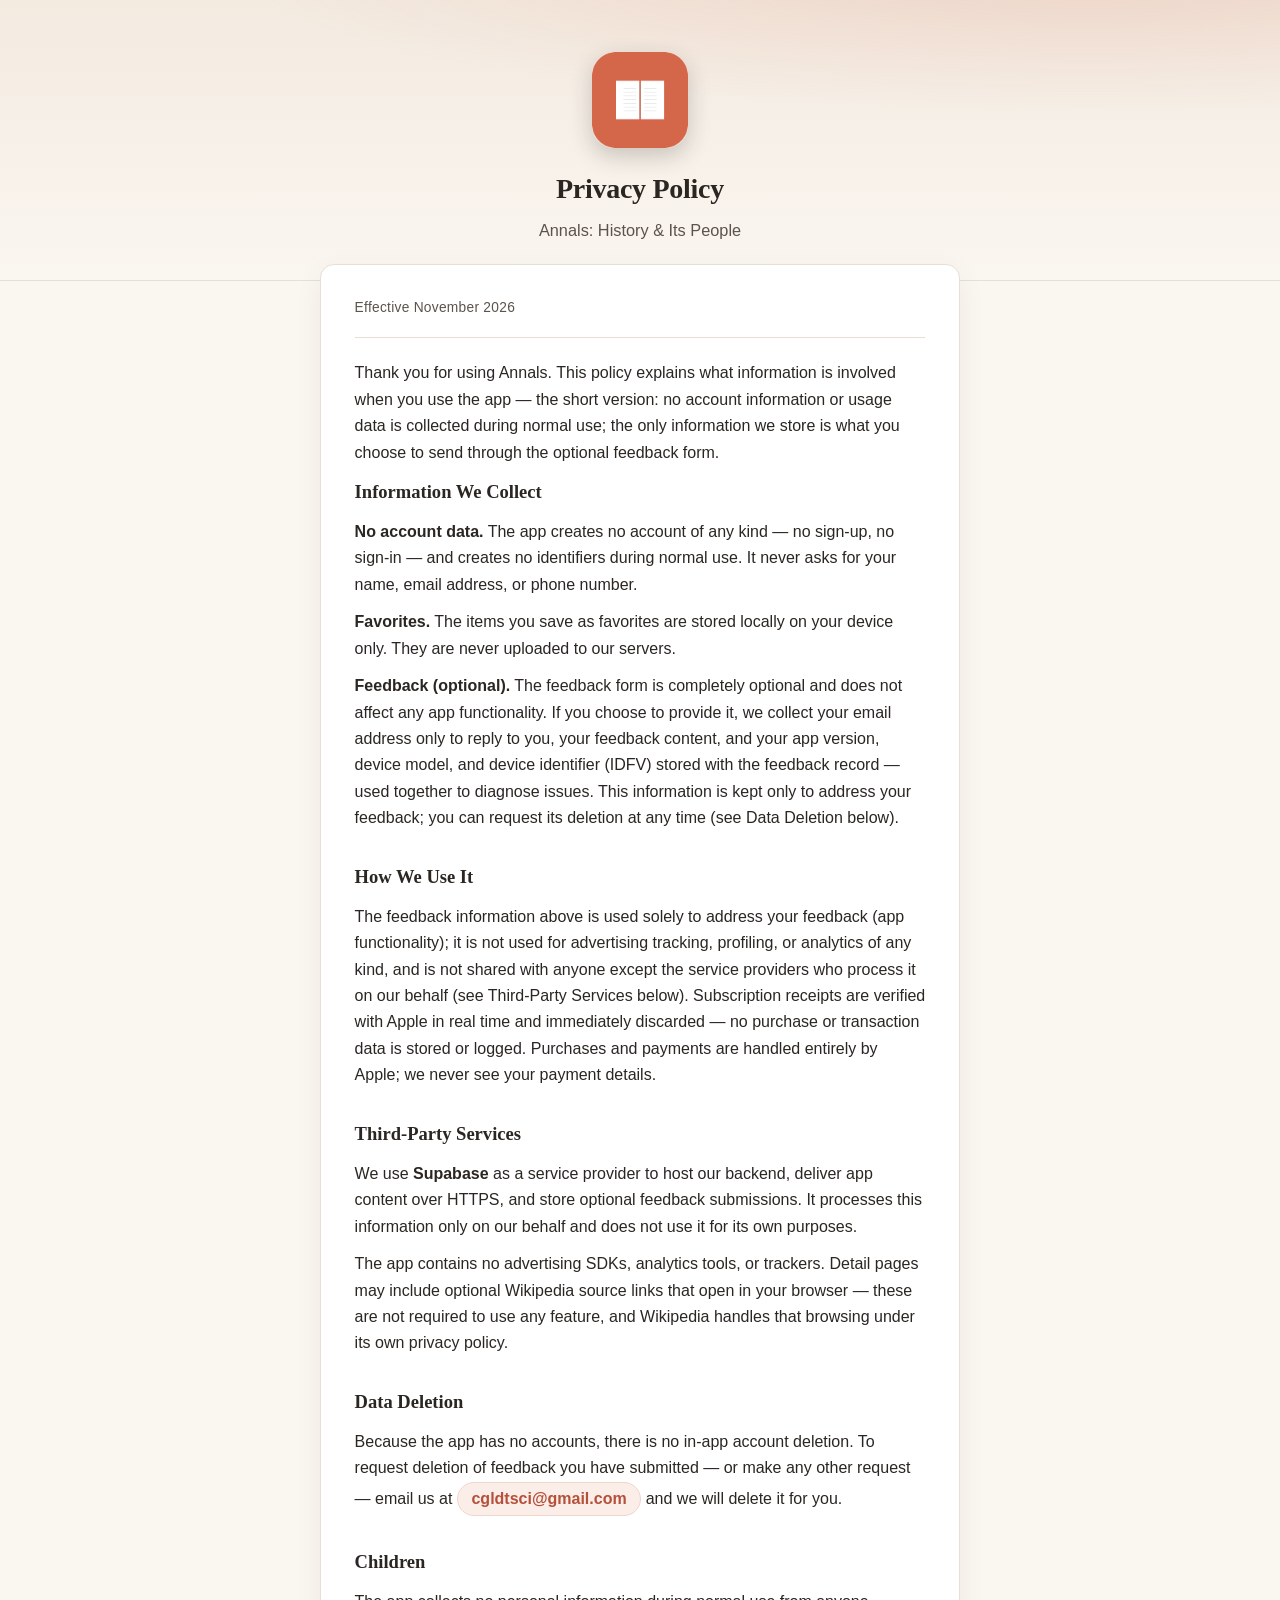
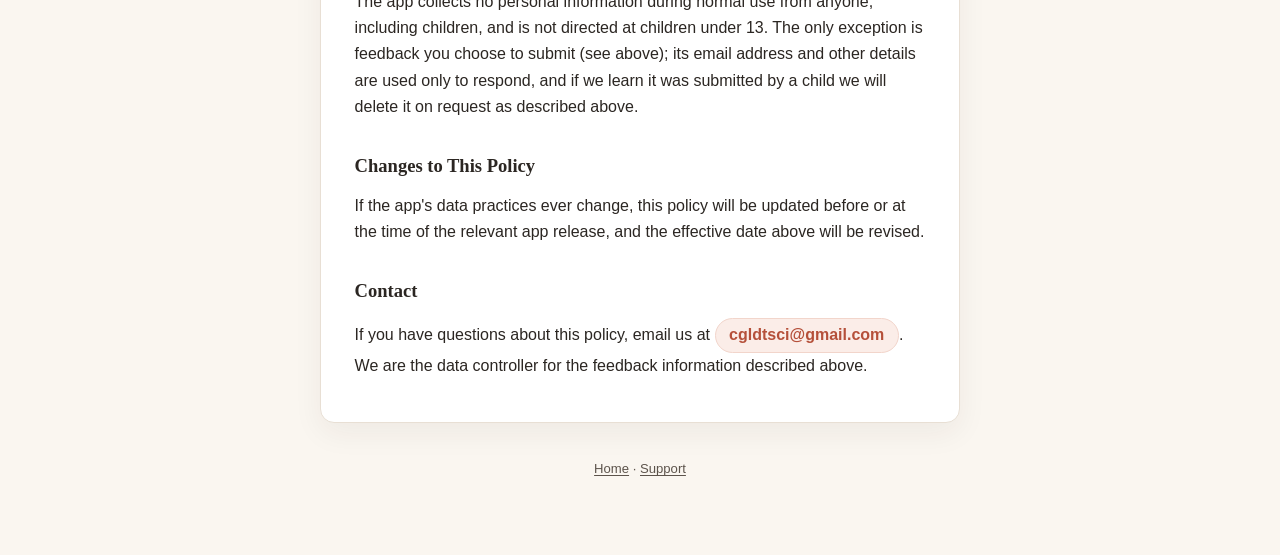
==== commit 4e81afdb: "Refine privacy policy: scope short-version claim, add feedback retention line, strengthen children c" ====
--- a/privacy.html
+++ b/privacy.html
@@ -18,12 +18,12 @@
     <article class="card">
       <p class="meta">Effective November 2026</p>
 
-      <p>Thank you for using Annals. This policy explains what information is involved when you use the app — the short version: nothing is collected during normal use; the only information we store is what you choose to send through the optional feedback form.</p>
+      <p>Thank you for using Annals. This policy explains what information is involved when you use the app — the short version: no account information or usage data is collected during normal use; the only information we store is what you choose to send through the optional feedback form.</p>
 
       <h2>Information We Collect</h2>
       <p><strong>No account data.</strong> The app creates no account of any kind — no sign-up, no sign-in — and creates no identifiers during normal use. It never asks for your name, email address, or phone number.</p>
       <p><strong>Favorites.</strong> The items you save as favorites are stored locally on your device only. They are never uploaded to our servers.</p>
-      <p><strong>Feedback (optional).</strong> The feedback form is completely optional and does not affect any app functionality. If you choose to provide it, we collect your email address only to reply to you, your feedback content, and your app version, device model, and device identifier (IDFV) stored with the feedback record — used together to diagnose issues.</p>
+      <p><strong>Feedback (optional).</strong> The feedback form is completely optional and does not affect any app functionality. If you choose to provide it, we collect your email address only to reply to you, your feedback content, and your app version, device model, and device identifier (IDFV) stored with the feedback record — used together to diagnose issues. This information is kept only to address your feedback; you can request its deletion at any time (see Data Deletion below).</p>
 
       <h2>How We Use It</h2>
       <p>The feedback information above is used solely to address your feedback (app functionality); it is not used for advertising tracking, profiling, or analytics of any kind, and is not shared with anyone except the service providers who process it on our behalf (see Third-Party Services below). Subscription receipts are verified with Apple in real time and immediately discarded — no purchase or transaction data is stored or logged. Purchases and payments are handled entirely by Apple; we never see your payment details.</p>
@@ -36,7 +36,7 @@
       <p>Because the app has no accounts, there is no in-app account deletion. To request deletion of feedback you have submitted — or make any other request — email us at <a class="email-pill" href="mailto:cgldtsci@gmail.com">cgldtsci@gmail.com</a> and we will delete it for you.</p>
 
       <h2>Children</h2>
-      <p>The app collects no personal information during normal use from anyone, including children. The only exception is feedback you choose to submit (see above); its email address and other details are used only to respond, and deletion can be requested by email as described above.</p>
+      <p>The app collects no personal information during normal use from anyone, including children, and is not directed at children under 13. The only exception is feedback you choose to submit (see above); its email address and other details are used only to respond, and if we learn it was submitted by a child we will delete it on request as described above.</p>
 
       <h2>Changes to This Policy</h2>
       <p>If the app's data practices ever change, this policy will be updated before or at the time of the relevant app release, and the effective date above will be revised.</p>
